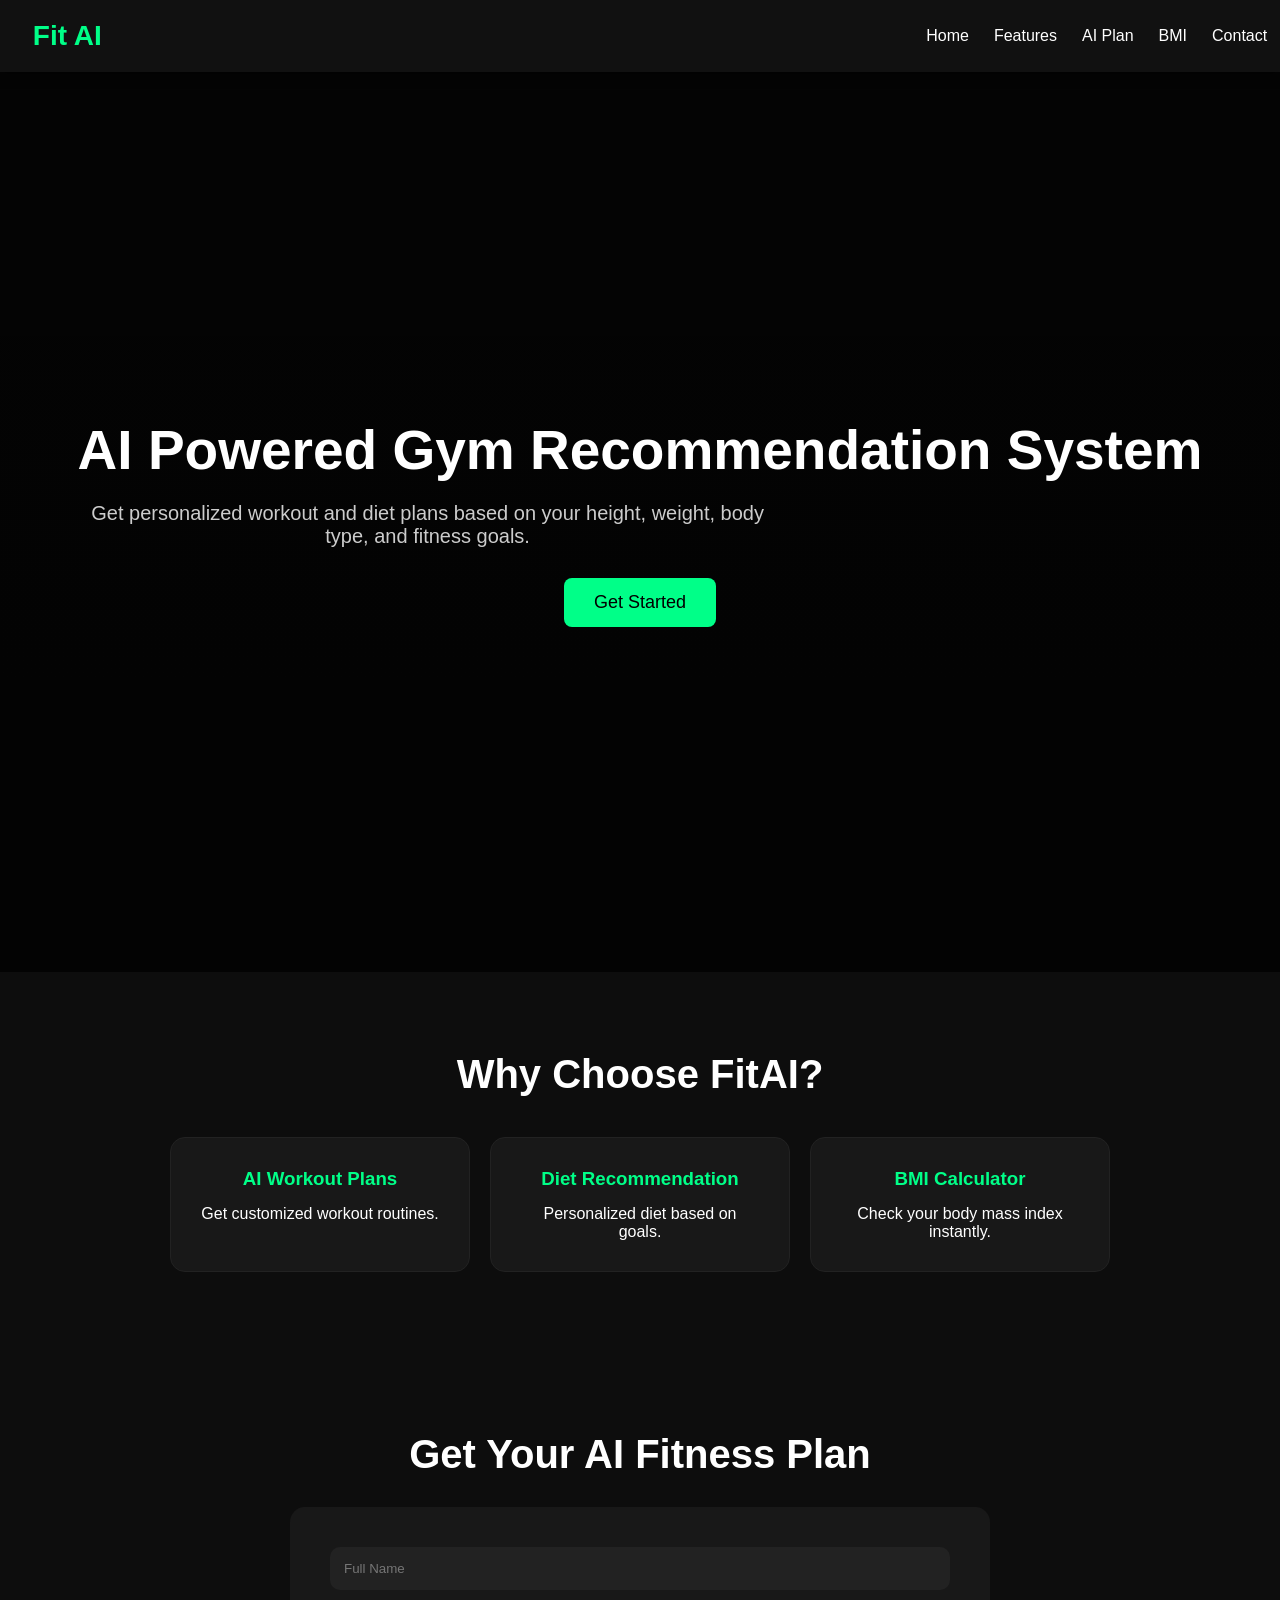
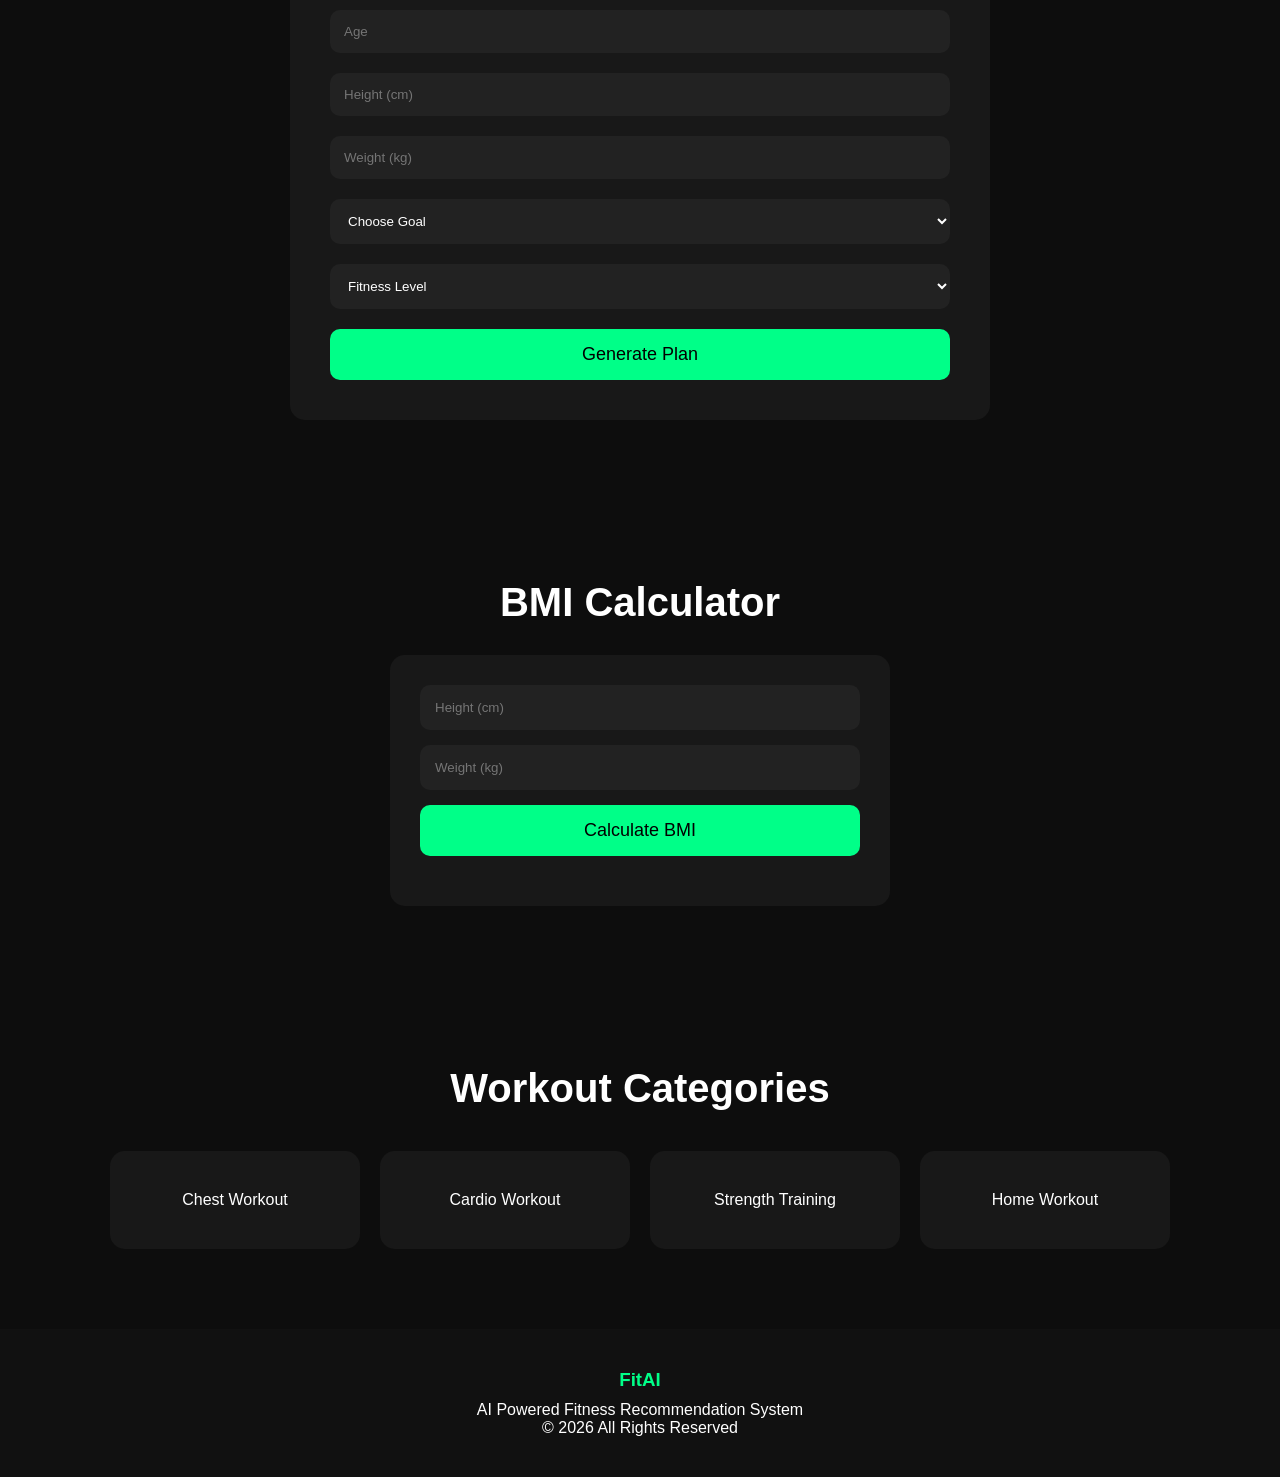
==== GYM/index.html @ 4865dd38 "GYM" ====
<html>

<head>
    <meta charset="UTF-8" />
    <meta name="viewport" content="width=device-width, initial-scale=1.0" />
    <title>FitAI - Gym Recommendation System</title>

    <link rel="stylesheet" href="style.css">

</head>

<body>

    <!-- HEADER -->
    <header>
        <nav class="navbar">
            <div class="logo">Fit AI</div>

            <ul class="nav-links">
                <li><a href="#home">Home</a></li>
                <li><a href="#features">Features</a></li>
                <li><a href="#recommendation">AI Plan</a></li>
                <li><a href="#bmi">BMI</a></li>
                <li><a href="#footer">Contact</a></li>
            </ul>
        </nav>
    </header>

    <!-- HERO SECTION -->
    <section class="hero" id="home">

        <div class="hero-content">
            <h1>AI Powered Gym Recommendation System</h1>

            <p>
                Get personalized workout and diet plans
                based on your height, weight, body type,
                and fitness goals.
            </p>

            <button class="hero-btn">
                Get Started
            </button>
        </div>

    </section>

    <!-- FEATURES -->
    <section class="features" id="features">

        <h2>Why Choose FitAI?</h2>

        <div class="feature-container">

            <div class="card">
                <h3>AI Workout Plans</h3>
                <p>Get customized workout routines.</p>
            </div>

            <div class="card">
                <h3>Diet Recommendation</h3>
                <p>Personalized diet based on goals.</p>
            </div>

            <div class="card">
                <h3>BMI Calculator</h3>
                <p>Check your body mass index instantly.</p>
            </div>

        </div>

    </section>

    <!-- AI RECOMMENDATION FORM -->
    <section class="recommendation" id="recommendation">

        <h2>Get Your AI Fitness Plan</h2>

        <div class="form-box">

            <input type="text" id="name" placeholder="Full Name">

            <input type="number" id="age" placeholder="Age">

            <input type="number" id="height" placeholder="Height (cm)">

            <input type="number" id="weight" placeholder="Weight (kg)">

            <select id="goal">
                <option value="">Choose Goal</option>
                <option>Weight Loss</option>
                <option>Muscle Gain</option>
                <option>Fat Loss</option>
                <option>Strength</option>
            </select>

            <select id="experience">
                <option value="">Fitness Level</option>
                <option>Beginner</option>
                <option>Intermediate</option>
                <option>Advanced</option>
            </select>

            <button id="generate-btn">
                Generate Plan
            </button>

        </div>

        <!-- RESULT -->
        <div class="result-box" id="result-box">

            <div class="result-card">
                <h3>Workout Plan</h3>
                <p id="workout-result"></p>
            </div>

            <div class="result-card">
                <h3>Diet Plan</h3>
                <p id="diet-result"></p>
            </div>

        </div>

    </section>

    <!-- BMI SECTION -->
    <section class="bmi" id="bmi">

        <h2>BMI Calculator</h2>

        <div class="bmi-box">

            <input type="number" id="bmi-height"
                placeholder="Height (cm)">

            <input type="number" id="bmi-weight"
                placeholder="Weight (kg)">

            <button id="calculate-bmi">
                Calculate BMI
            </button>

            <h3 id="bmi-result"></h3>

        </div>

    </section>

    <!-- WORKOUT TYPES -->
    <section class="workout-section">

        <h2>Workout Categories</h2>

        <div class="workout-grid">

            <div class="workout-card">
                Chest Workout
            </div>

            <div class="workout-card">
                Cardio Workout
            </div>

            <div class="workout-card">
                Strength Training
            </div>

            <div class="workout-card">
                Home Workout
            </div>

        </div>

    </section>

    <!-- FOOTER -->
    <footer id="footer">

        <h3>FitAI</h3>

        <p>
            AI Powered Fitness Recommendation System
        </p>

        <p>
            © 2026 All Rights Reserved
        </p>

    </footer>

    <script src="https://code.jquery.com/jquery-3.7.1.min.js"></script>
    <script src="script.js"></script>
   

</body>

</html>
---- GYM/style.css ----
*{
    margin: 0;
    padding: 0;
    box-sizing: border-box;
    font-family: Arial, sans-serif;
}

html{
    scroll-behavior: smooth;
}

body{
    background: #0d0d0d;
    color: white;
}

/* HEADER */

header{
    position: sticky;
    top: 0;
    z-index: 1000;
    background: #111;
    box-shadow: 0 2px 10px rgba(0,0,0,0.5);
}

.navbar{
    display: flex;
    justify-content: space-between;
    align-items: center;
    padding: 20px 1%;
}

.logo{
    font-size: 28px;
    font-weight: bold;
    color: #00ff88;
    margin-left: 20px;
}

.nav-links{
    display: flex;
    list-style: none;
}

.nav-links li{
    margin-left: 25px;
}

.nav-links a{
    text-decoration: none;
    color: white;
    transition: 0.3s;
    font-size: 16px;
}

.nav-links a:hover{
    color: #00ff88;
}

/* HERO */

.hero{
    height: 100vh;
    display: flex;
    justify-content: center;
    align-items: center;
    text-align: center;
    padding: 20px;
    background:
    linear-gradient(rgba(0,0,0,0.7),
    rgba(0,0,0,0.8)),
    url('https://images.unsplash.com/photo-1534438327276-14e5300c3a48?w=1200');
    background-size: cover;
    background-position: center;
}

.hero-content h1{
    font-size: 55px;
    margin-bottom: 20px;
}

.hero-content p{
    font-size: 20px;
    color: #ccc;
    margin-bottom: 30px;
    max-width: 700px;
}

.hero-btn{
    padding: 14px 30px;
    border: none;
    background: #00ff88;
    color: black;
    border-radius: 8px;
    cursor: pointer;
    font-size: 18px;
    transition: 0.3s;
}

.hero-btn:hover{
    transform: scale(1.05);
}

/* FEATURES */

.features{
    padding: 80px 8%;
    text-align: center;
}

.features h2{
    font-size: 40px;
    margin-bottom: 40px;
}

.feature-container{
    display: flex;
    gap: 20px;
    justify-content: center;
    flex-wrap: wrap;
}

.card{
    background: #181818;
    width: 300px;
    padding: 30px;
    border-radius: 15px;
    transition: 0.3s;
    border: 1px solid #222;
}

.card:hover{
    transform: translateY(-8px);
    box-shadow: 0 0 20px rgba(0,255,136,0.2);
}

.card h3{
    margin-bottom: 15px;
    color: #00ff88;
}

/* RECOMMENDATION */

.recommendation{
    padding: 80px 8%;
    text-align: center;
}

.recommendation h2{
    margin-bottom: 30px;
    font-size: 40px;
}

.form-box{
    max-width: 700px;
    margin: auto;
    background: #181818;
    padding: 40px;
    border-radius: 15px;
}

.form-box input,
.form-box select{
    width: 100%;
    padding: 14px;
    margin-bottom: 20px;
    background: #222;
    border: none;
    color: white;
    border-radius: 10px;
}

.form-box button{
    width: 100%;
    padding: 15px;
    border: none;
    background: #00ff88;
    color: black;
    border-radius: 10px;
    cursor: pointer;
    font-size: 18px;
}

.result-box{
    display: none;
    margin-top: 40px;
    gap: 20px;
    justify-content: center;
    flex-wrap: wrap;
}

.result-card{
    width: 350px;
    background: #181818;
    padding: 25px;
    border-radius: 15px;
}

/* BMI */

.bmi{
    padding: 80px 8%;
    text-align: center;
}

.bmi h2{
    font-size: 40px;
    margin-bottom: 30px;
}

.bmi-box{
    max-width: 500px;
    margin: auto;
    background: #181818;
    padding: 30px;
    border-radius: 15px;
}

.bmi-box input{
    width: 100%;
    padding: 15px;
    margin-bottom: 15px;
    background: #222;
    border: none;
    border-radius: 10px;
    color: white;
}

.bmi-box button{
    width: 100%;
    padding: 15px;
    border: none;
    background: #00ff88;
    border-radius: 10px;
    cursor: pointer;
    font-size: 18px;
}

#bmi-result{
    margin-top: 20px;
    color: #00ff88;
}

/* WORKOUT */

.workout-section{
    padding: 80px 8%;
    text-align: center;
}

.workout-section h2{
    font-size: 40px;
    margin-bottom: 40px;
}

.workout-grid{
    display: flex;
    gap: 20px;
    flex-wrap: wrap;
    justify-content: center;
}

.workout-card{
    width: 250px;
    background: #181818;
    padding: 40px;
    border-radius: 15px;
    transition: 0.3s;
    cursor: pointer;
}

.workout-card:hover{
    transform: scale(1.05);
    box-shadow: 0 0 20px rgba(0,255,136,0.3);
}

/* FOOTER */

footer{
    background: #111;
    text-align: center;
    padding: 40px;
}

footer h3{
    color: #00ff88;
    margin-bottom: 10px;
}

/* RESPONSIVE */

@media(max-width: 768px){

    .navbar{
        flex-direction: column;
    }

    .nav-links{
        margin-top: 20px;
    }

    .hero-content h1{
        font-size: 35px;
    }

    .features h2,
    .recommendation h2,
    .bmi h2,
    .workout-section h2{
        font-size: 30px;
    }
}
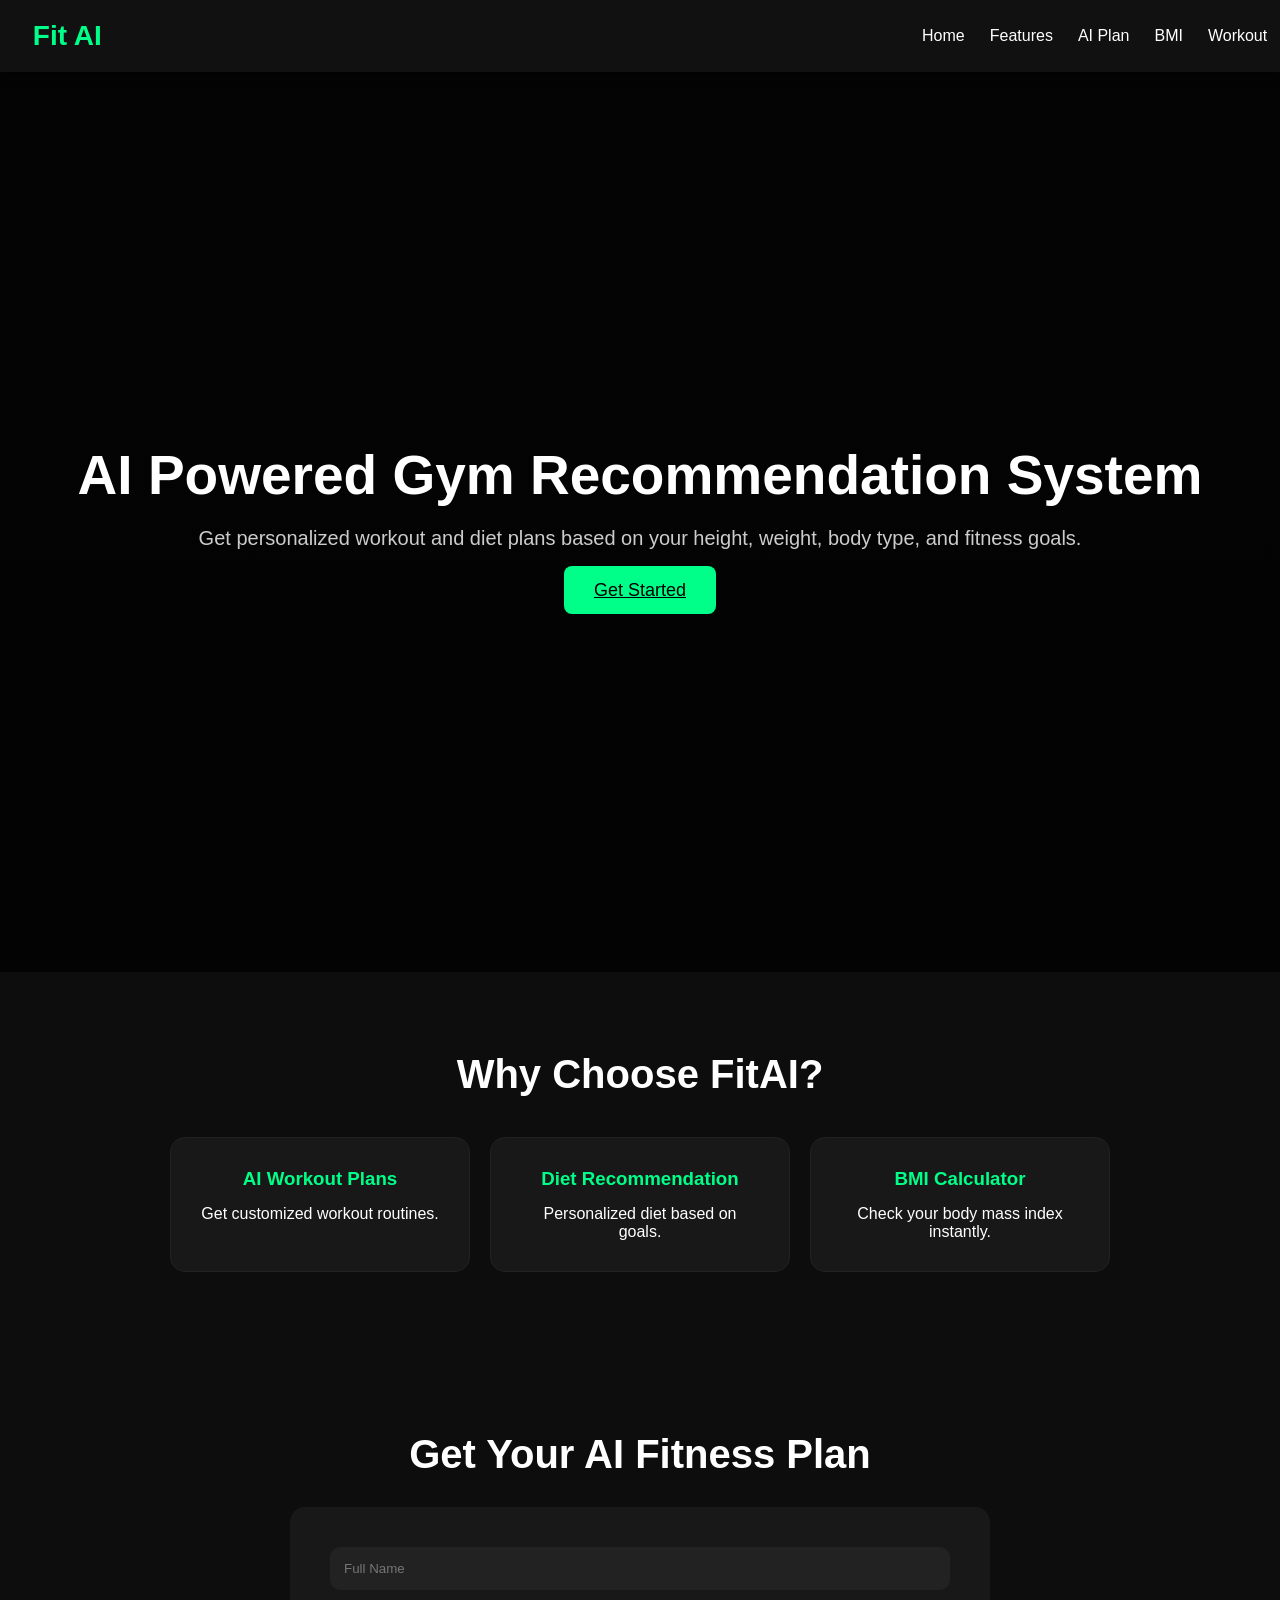
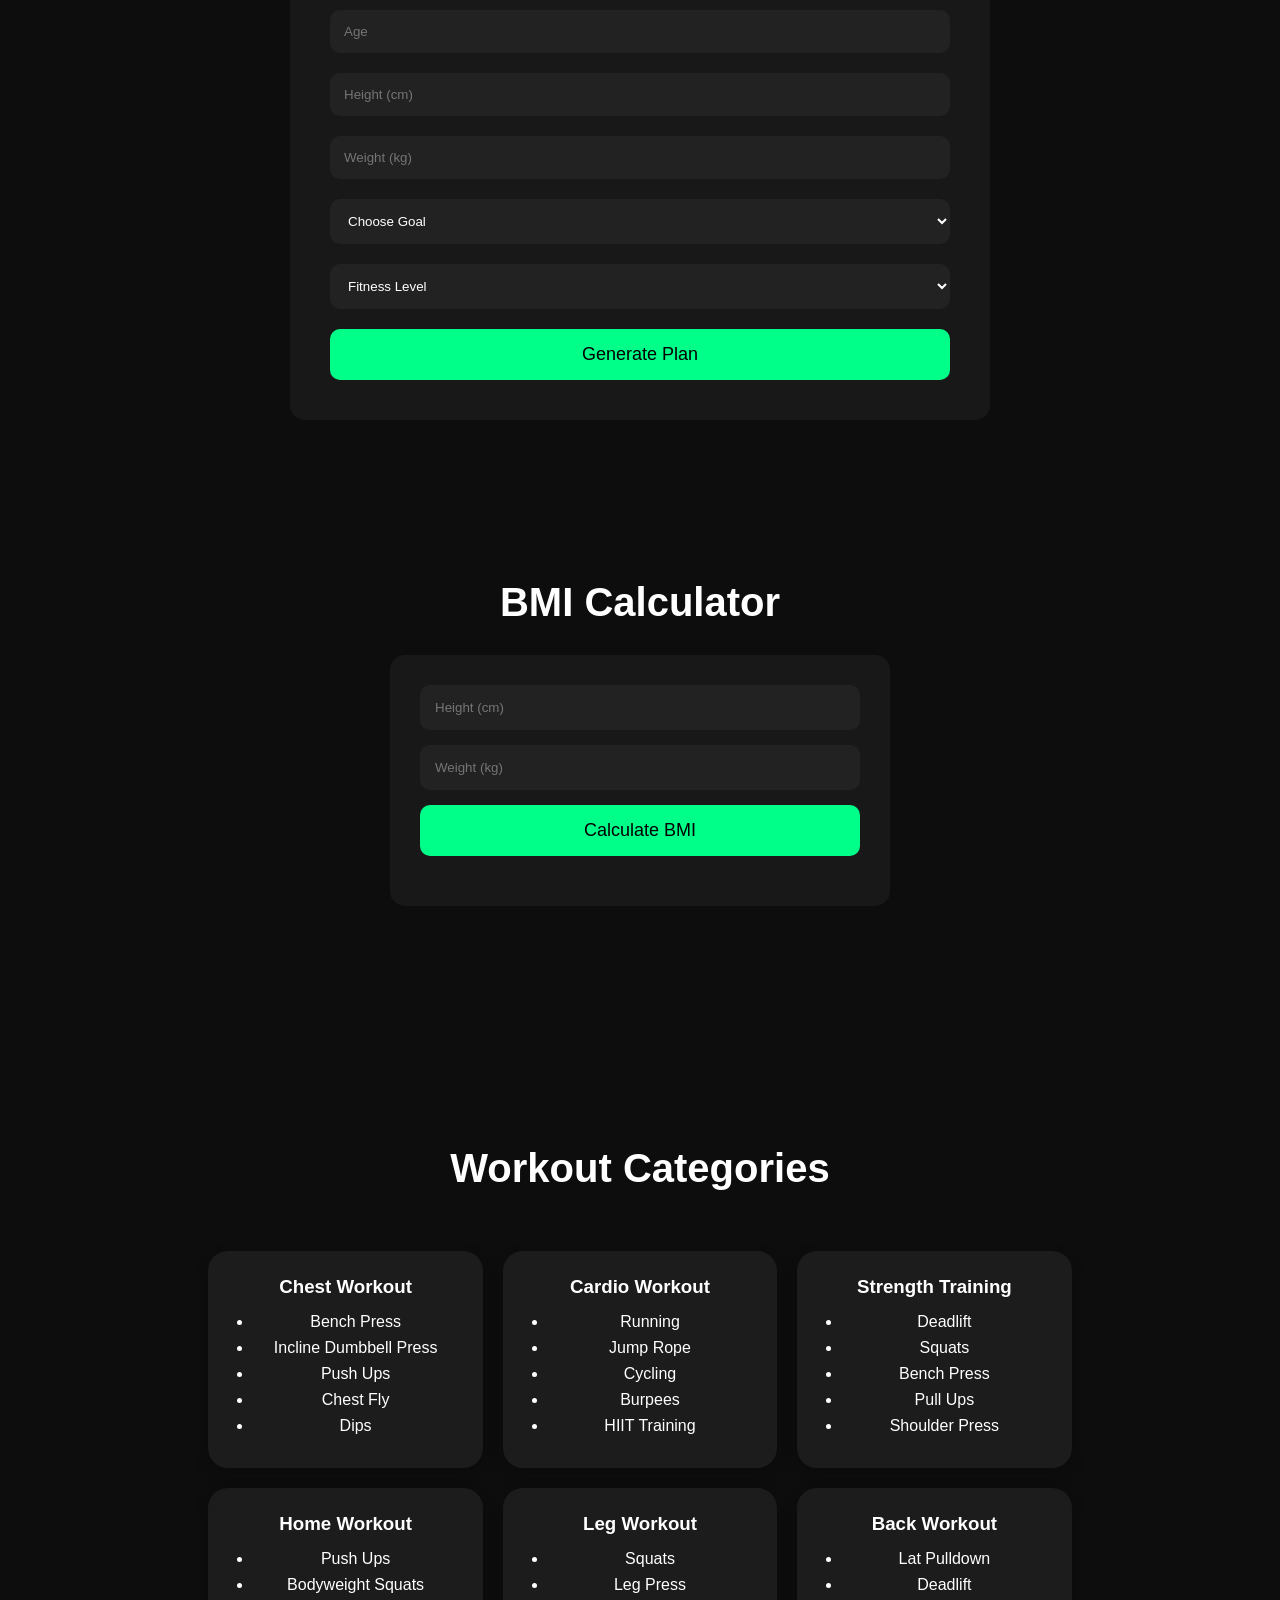
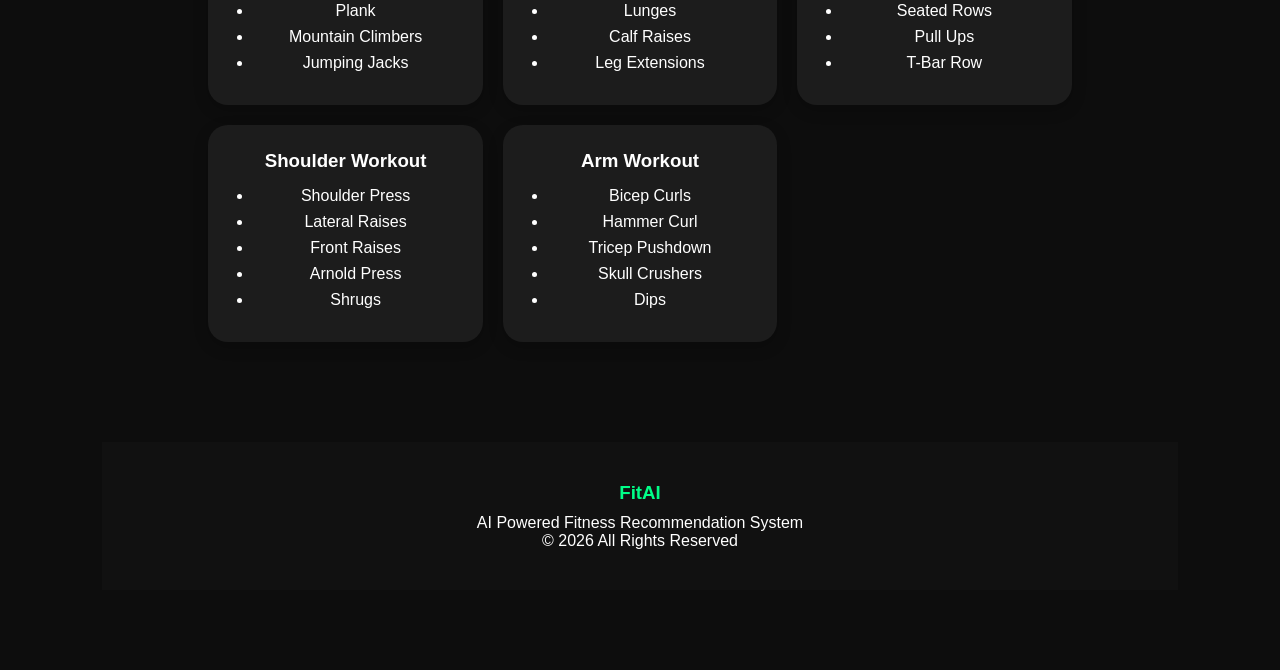
==== commit ab27ce43: "initial commit" ====
--- a/GYM/index.html
+++ b/GYM/index.html
@@ -21,7 +21,7 @@
                 <li><a href="#features">Features</a></li>
                 <li><a href="#recommendation">AI Plan</a></li>
                 <li><a href="#bmi">BMI</a></li>
-                <li><a href="#footer">Contact</a></li>
+                <li><a href="#footer">Workout</a></li>
             </ul>
         </nav>
     </header>
@@ -38,9 +38,9 @@
                 and fitness goals.
             </p>
 
-            <button class="hero-btn">
-                Get Started
-            </button>
+            <a href="#recommendation" class="hero-btn">
+                         Get Started
+            </a>
         </div>
 
     </section>
@@ -110,10 +110,10 @@
         <!-- RESULT -->
         <div class="result-box" id="result-box">
 
-            <div class="result-card">
-                <h3>Workout Plan</h3>
-                <p id="workout-result"></p>
-            </div>
+        <div class="result-card">
+            <h3>Workout Plan</h3>
+            <p id="workout-result"></p>
+        </div>
 
             <div class="result-card">
                 <h3>Diet Plan</h3>
@@ -150,30 +150,104 @@
     <!-- WORKOUT TYPES -->
     <section class="workout-section">
 
-        <h2>Workout Categories</h2>
-
-        <div class="workout-grid">
-
-            <div class="workout-card">
-                Chest Workout
-            </div>
-
-            <div class="workout-card">
-                Cardio Workout
-            </div>
-
-            <div class="workout-card">
-                Strength Training
-            </div>
-
-            <div class="workout-card">
-                Home Workout
-            </div>
-
-        </div>
-
-    </section>
-
+        <!-- WORKOUT TYPES -->
+        <section class="workout-section" id="workout">
+
+    <h2>Workout Categories</h2>
+
+    <div class="workout-grid">
+
+        <div class="workout-card">
+            <h3>Chest Workout</h3>
+            <ul>
+                <li>Bench Press</li>
+                <li>Incline Dumbbell Press</li>
+                <li>Push Ups</li>
+                <li>Chest Fly</li>
+                <li>Dips</li>
+            </ul>
+        </div>
+
+        <div class="workout-card">
+            <h3>Cardio Workout</h3>
+            <ul>
+                <li>Running</li>
+                <li>Jump Rope</li>
+                <li>Cycling</li>
+                <li>Burpees</li>
+                <li>HIIT Training</li>
+            </ul>
+        </div>
+
+        <div class="workout-card">
+            <h3>Strength Training</h3>
+            <ul>
+                <li>Deadlift</li>
+                <li>Squats</li>
+                <li>Bench Press</li>
+                <li>Pull Ups</li>
+                <li>Shoulder Press</li>
+            </ul>
+        </div>
+
+        <div class="workout-card">
+            <h3>Home Workout</h3>
+            <ul>
+                <li>Push Ups</li>
+                <li>Bodyweight Squats</li>
+                <li>Plank</li>
+                <li>Mountain Climbers</li>
+                <li>Jumping Jacks</li>
+            </ul>
+        </div>
+
+        <div class="workout-card">
+            <h3>Leg Workout</h3>
+            <ul>
+                <li>Squats</li>
+                <li>Leg Press</li>
+                <li>Lunges</li>
+                <li>Calf Raises</li>
+                <li>Leg Extensions</li>
+            </ul>
+        </div>
+
+        <div class="workout-card">
+            <h3>Back Workout</h3>
+            <ul>
+                <li>Lat Pulldown</li>
+                <li>Deadlift</li>
+                <li>Seated Rows</li>
+                <li>Pull Ups</li>
+                <li>T-Bar Row</li>
+            </ul>
+        </div>
+
+        <div class="workout-card">
+            <h3>Shoulder Workout</h3>
+            <ul>
+                <li>Shoulder Press</li>
+                <li>Lateral Raises</li>
+                <li>Front Raises</li>
+                <li>Arnold Press</li>
+                <li>Shrugs</li>
+            </ul>
+        </div>
+
+        <div class="workout-card">
+            <h3>Arm Workout</h3>
+            <ul>
+                <li>Bicep Curls</li>
+                <li>Hammer Curl</li>
+                <li>Tricep Pushdown</li>
+                <li>Skull Crushers</li>
+                <li>Dips</li>
+            </ul>
+        </div>
+
+    </div>
+
+</section>
     <!-- FOOTER -->
     <footer id="footer">
 
@@ -188,7 +262,7 @@
         </p>
 
     </footer>
-
+    
     <script src="https://code.jquery.com/jquery-3.7.1.min.js"></script>
     <script src="script.js"></script>
    
--- a/GYM/style.css
+++ b/GYM/style.css
@@ -84,7 +84,8 @@
     font-size: 20px;
     color: #ccc;
     margin-bottom: 30px;
-    max-width: 700px;
+
+    text-align: center;
 }
 
 .hero-btn{
@@ -254,25 +255,36 @@
     margin-bottom: 40px;
 }
 
-.workout-grid{
-    display: flex;
+.workout-grid {
+    display: grid;
+    grid-template-columns: repeat(auto-fit, minmax(250px, 1fr));
     gap: 20px;
-    flex-wrap: wrap;
-    justify-content: center;
-}
-
-.workout-card{
-    width: 250px;
-    background: #181818;
-    padding: 40px;
-    border-radius: 15px;
+    padding: 20px;
+}
+
+.workout-card {
+    background: #1c1c1c;
+    color: white;
+    padding: 25px;
+    border-radius: 20px;
     transition: 0.3s;
-    cursor: pointer;
-}
-
-.workout-card:hover{
-    transform: scale(1.05);
-    box-shadow: 0 0 20px rgba(0,255,136,0.3);
+    box-shadow: 0 5px 15px rgba(0,0,0,0.2);
+}
+
+.workout-card:hover {
+    transform: translateY(-8px);
+}
+
+.workout-card h3 {
+    margin-bottom: 15px;
+}
+
+.workout-card ul {
+    padding-left: 20px;
+}
+
+.workout-card li {
+    margin: 8px 0;
 }
 
 /* FOOTER */
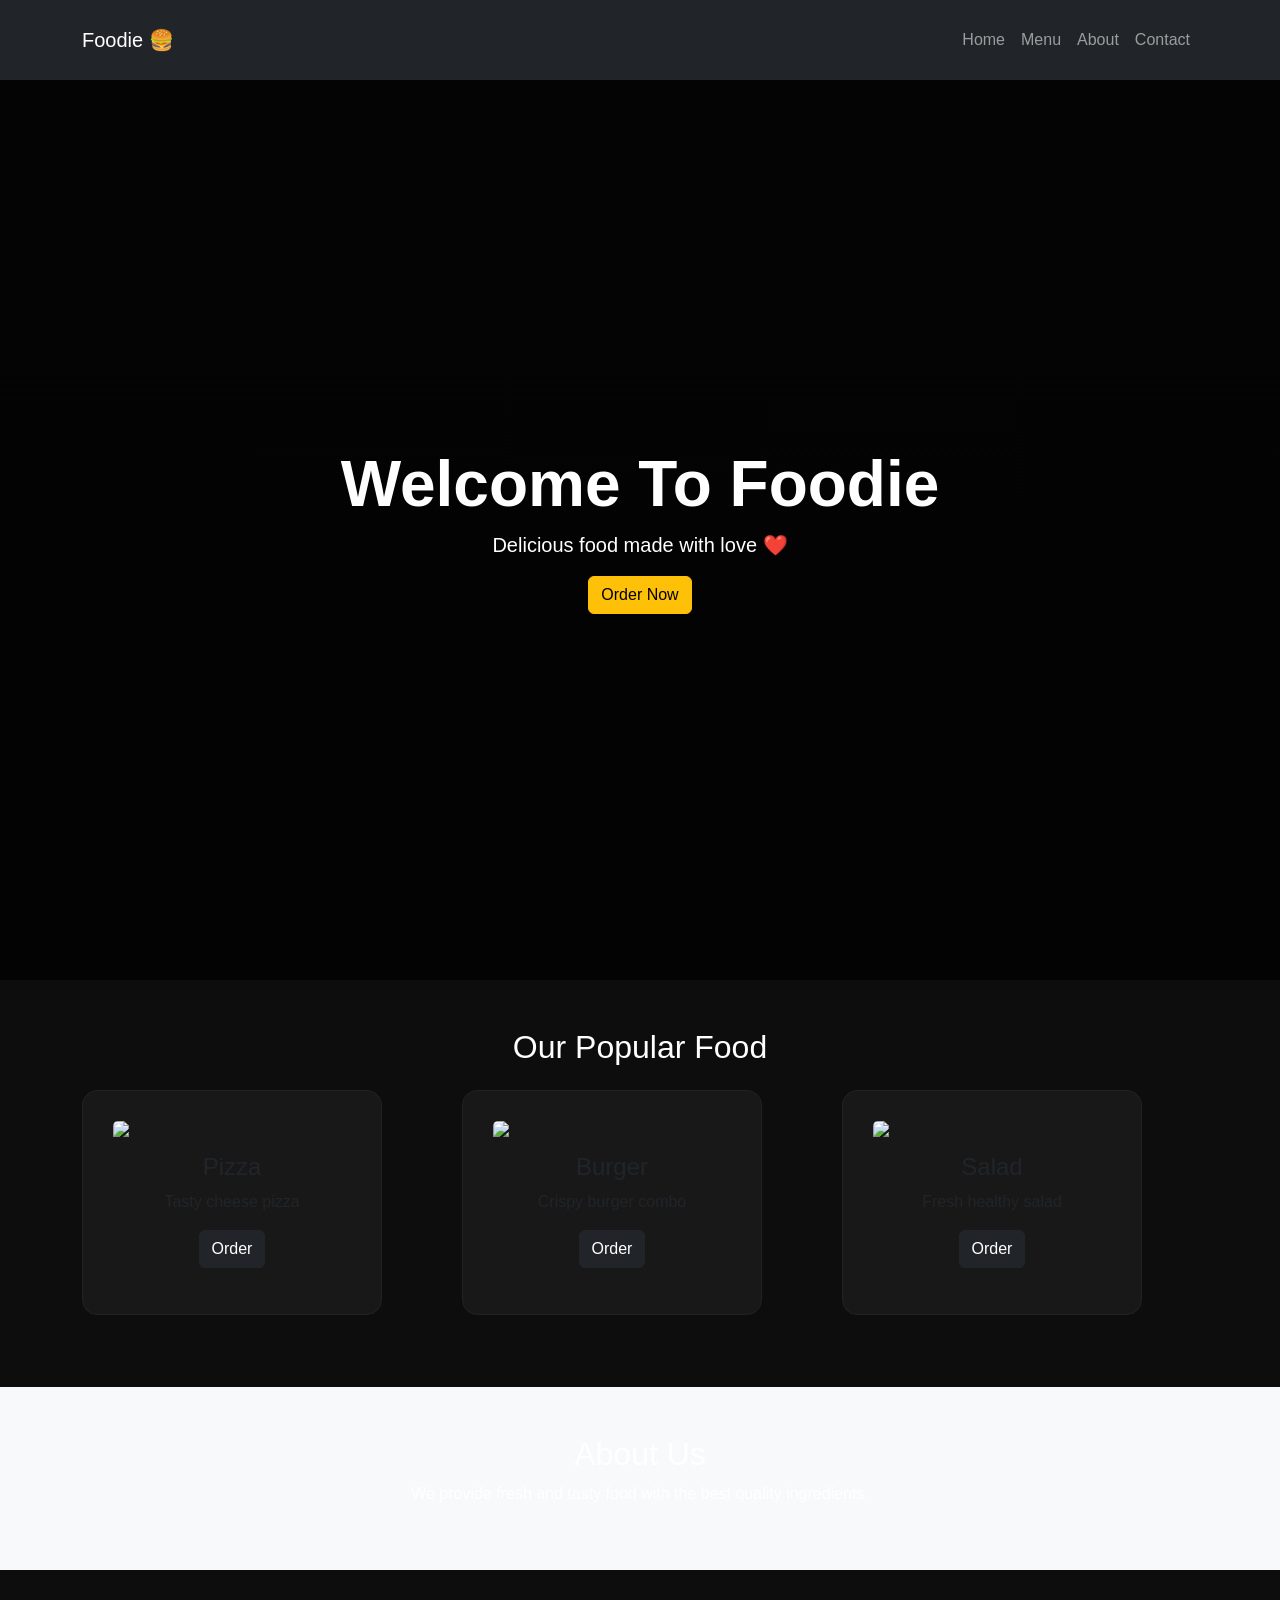
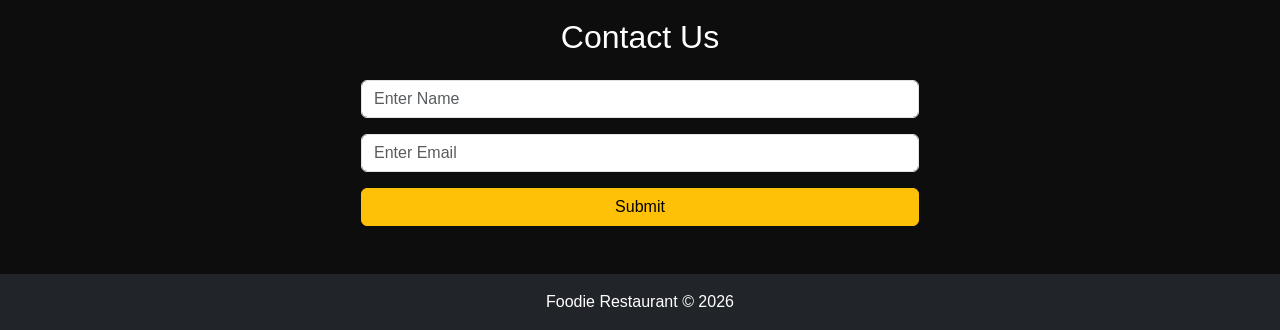
==== commit a0efac89: "initial commit" ====
--- a/GYM/index.html
+++ b/GYM/index.html
@@ -1,271 +1,239 @@
-<html>
+<!DOCTYPE html>
+<html lang="en">
 
 <head>
-    <meta charset="UTF-8" />
-    <meta name="viewport" content="width=device-width, initial-scale=1.0" />
-    <title>FitAI - Gym Recommendation System</title>
-
+    <meta charset="UTF-8">
+    <meta name="viewport" content="width=device-width, initial-scale=1.0">
+    <title>Foodie Restaurant</title>
+
+    <!-- Bootstrap CSS -->
+    <link href="https://cdn.jsdelivr.net/npm/bootstrap@5.3.3/dist/css/bootstrap.min.css" rel="stylesheet">
+
+    <!-- External CSS -->
     <link rel="stylesheet" href="style.css">
-
 </head>
 
 <body>
 
-    <!-- HEADER -->
-    <header>
-        <nav class="navbar">
-            <div class="logo">Fit AI</div>
-
-            <ul class="nav-links">
-                <li><a href="#home">Home</a></li>
-                <li><a href="#features">Features</a></li>
-                <li><a href="#recommendation">AI Plan</a></li>
-                <li><a href="#bmi">BMI</a></li>
-                <li><a href="#footer">Workout</a></li>
-            </ul>
-        </nav>
-    </header>
-
-    <!-- HERO SECTION -->
-    <section class="hero" id="home">
-
-        <div class="hero-content">
-            <h1>AI Powered Gym Recommendation System</h1>
+    <!-- Navbar -->
+    <nav class="navbar navbar-expand-lg navbar-dark bg-dark">
+        <div class="container">
+
+            <a class="navbar-brand" href="#">
+                Foodie 🍔
+            </a>
+
+            <button class="navbar-toggler"
+                type="button"
+                data-bs-toggle="collapse"
+                data-bs-target="#navbarNav">
+
+                <span class="navbar-toggler-icon"></span>
+            </button>
+
+            <div class="collapse navbar-collapse"
+                id="navbarNav">
+
+                <ul class="navbar-nav ms-auto">
+
+                    <li class="nav-item">
+                        <a class="nav-link" href="#">
+                            Home
+                        </a>
+                    </li>
+
+                    <li class="nav-item">
+                        <a class="nav-link" href="#menu">
+                            Menu
+                        </a>
+                    </li>
+
+                    <li class="nav-item">
+                        <a class="nav-link" href="#about">
+                            About
+                        </a>
+                    </li>
+
+                    <li class="nav-item">
+                        <a class="nav-link" href="#contact">
+                            Contact
+                        </a>
+                    </li>
+
+                </ul>
+
+            </div>
+
+        </div>
+    </nav>
+
+    <!-- Hero Section -->
+    <section class="hero text-center text-white">
+
+        <div class="container">
+
+            <h1 class="display-3 fw-bold">
+                Welcome To Foodie
+            </h1>
+
+            <p class="lead">
+                Delicious food made with love ❤️
+            </p>
+
+            <button class="btn btn-warning">
+                Order Now
+            </button>
+
+        </div>
+
+    </section>
+
+    <!-- Menu Section -->
+    <section id="menu" class="container py-5">
+
+        <h2 class="text-center mb-4">
+            Our Popular Food
+        </h2>
+
+        <div class="row">
+
+            <!-- Card 1 -->
+            <div class="col-md-4 mb-4">
+
+                <div class="card food-card">
+
+                    <img src="https://images.unsplash.com/photo-1565299624946-b28f40a0ca4b?w=800"
+                        class="card-img-top">
+
+                    <div class="card-body text-center">
+
+                        <h4>Pizza</h4>
+
+                        <p>
+                            Tasty cheese pizza
+                        </p>
+
+                        <button class="btn btn-dark">
+                            Order
+                        </button>
+
+                    </div>
+
+                </div>
+
+            </div>
+
+            <!-- Card 2 -->
+            <div class="col-md-4 mb-4">
+
+                <div class="card food-card">
+
+                    <img src="https://images.unsplash.com/photo-1568901346375-23c9450c58cd?w=800"
+                        class="card-img-top">
+
+                    <div class="card-body text-center">
+
+                        <h4>Burger</h4>
+
+                        <p>
+                            Crispy burger combo
+                        </p>
+
+                        <button class="btn btn-dark">
+                            Order
+                        </button>
+
+                    </div>
+
+                </div>
+
+            </div>
+
+            <!-- Card 3 -->
+            <div class="col-md-4 mb-4">
+
+                <div class="card food-card">
+
+                    <img src="https://images.unsplash.com/photo-1546069901-ba9599a7e63c?w=800"
+                        class="card-img-top">
+
+                    <div class="card-body text-center">
+
+                        <h4>Salad</h4>
+
+                        <p>
+                            Fresh healthy salad
+                        </p>
+
+                        <button class="btn btn-dark">
+                            Order
+                        </button>
+
+                    </div>
+
+                </div>
+
+            </div>
+
+        </div>
+
+    </section>
+
+    <!-- About -->
+    <section id="about"
+        class="bg-light py-5">
+
+        <div class="container text-center">
+
+            <h2>
+                About Us
+            </h2>
 
             <p>
-                Get personalized workout and diet plans
-                based on your height, weight, body type,
-                and fitness goals.
+                We provide fresh and tasty food
+                with the best quality ingredients.
             </p>
 
-            <a href="#recommendation" class="hero-btn">
-                         Get Started
-            </a>
-        </div>
-
-    </section>
-
-    <!-- FEATURES -->
-    <section class="features" id="features">
-
-        <h2>Why Choose FitAI?</h2>
-
-        <div class="feature-container">
-
-            <div class="card">
-                <h3>AI Workout Plans</h3>
-                <p>Get customized workout routines.</p>
-            </div>
-
-            <div class="card">
-                <h3>Diet Recommendation</h3>
-                <p>Personalized diet based on goals.</p>
-            </div>
-
-            <div class="card">
-                <h3>BMI Calculator</h3>
-                <p>Check your body mass index instantly.</p>
-            </div>
-
-        </div>
-
-    </section>
-
-    <!-- AI RECOMMENDATION FORM -->
-    <section class="recommendation" id="recommendation">
-
-        <h2>Get Your AI Fitness Plan</h2>
-
-        <div class="form-box">
-
-            <input type="text" id="name" placeholder="Full Name">
-
-            <input type="number" id="age" placeholder="Age">
-
-            <input type="number" id="height" placeholder="Height (cm)">
-
-            <input type="number" id="weight" placeholder="Weight (kg)">
-
-            <select id="goal">
-                <option value="">Choose Goal</option>
-                <option>Weight Loss</option>
-                <option>Muscle Gain</option>
-                <option>Fat Loss</option>
-                <option>Strength</option>
-            </select>
-
-            <select id="experience">
-                <option value="">Fitness Level</option>
-                <option>Beginner</option>
-                <option>Intermediate</option>
-                <option>Advanced</option>
-            </select>
-
-            <button id="generate-btn">
-                Generate Plan
+        </div>
+
+    </section>
+
+    <!-- Contact -->
+    <section id="contact"
+        class="container py-5">
+
+        <h2 class="text-center mb-4">
+            Contact Us
+        </h2>
+
+        <form class="w-50 mx-auto">
+
+            <input type="text"
+                class="form-control mb-3"
+                placeholder="Enter Name">
+
+            <input type="email"
+                class="form-control mb-3"
+                placeholder="Enter Email">
+
+            <button class="btn btn-warning w-100">
+                Submit
             </button>
 
-        </div>
-
-        <!-- RESULT -->
-        <div class="result-box" id="result-box">
-
-        <div class="result-card">
-            <h3>Workout Plan</h3>
-            <p id="workout-result"></p>
-        </div>
-
-            <div class="result-card">
-                <h3>Diet Plan</h3>
-                <p id="diet-result"></p>
-            </div>
-
-        </div>
-
-    </section>
-
-    <!-- BMI SECTION -->
-    <section class="bmi" id="bmi">
-
-        <h2>BMI Calculator</h2>
-
-        <div class="bmi-box">
-
-            <input type="number" id="bmi-height"
-                placeholder="Height (cm)">
-
-            <input type="number" id="bmi-weight"
-                placeholder="Weight (kg)">
-
-            <button id="calculate-bmi">
-                Calculate BMI
-            </button>
-
-            <h3 id="bmi-result"></h3>
-
-        </div>
-
-    </section>
-
-    <!-- WORKOUT TYPES -->
-    <section class="workout-section">
-
-        <!-- WORKOUT TYPES -->
-        <section class="workout-section" id="workout">
-
-    <h2>Workout Categories</h2>
-
-    <div class="workout-grid">
-
-        <div class="workout-card">
-            <h3>Chest Workout</h3>
-            <ul>
-                <li>Bench Press</li>
-                <li>Incline Dumbbell Press</li>
-                <li>Push Ups</li>
-                <li>Chest Fly</li>
-                <li>Dips</li>
-            </ul>
-        </div>
-
-        <div class="workout-card">
-            <h3>Cardio Workout</h3>
-            <ul>
-                <li>Running</li>
-                <li>Jump Rope</li>
-                <li>Cycling</li>
-                <li>Burpees</li>
-                <li>HIIT Training</li>
-            </ul>
-        </div>
-
-        <div class="workout-card">
-            <h3>Strength Training</h3>
-            <ul>
-                <li>Deadlift</li>
-                <li>Squats</li>
-                <li>Bench Press</li>
-                <li>Pull Ups</li>
-                <li>Shoulder Press</li>
-            </ul>
-        </div>
-
-        <div class="workout-card">
-            <h3>Home Workout</h3>
-            <ul>
-                <li>Push Ups</li>
-                <li>Bodyweight Squats</li>
-                <li>Plank</li>
-                <li>Mountain Climbers</li>
-                <li>Jumping Jacks</li>
-            </ul>
-        </div>
-
-        <div class="workout-card">
-            <h3>Leg Workout</h3>
-            <ul>
-                <li>Squats</li>
-                <li>Leg Press</li>
-                <li>Lunges</li>
-                <li>Calf Raises</li>
-                <li>Leg Extensions</li>
-            </ul>
-        </div>
-
-        <div class="workout-card">
-            <h3>Back Workout</h3>
-            <ul>
-                <li>Lat Pulldown</li>
-                <li>Deadlift</li>
-                <li>Seated Rows</li>
-                <li>Pull Ups</li>
-                <li>T-Bar Row</li>
-            </ul>
-        </div>
-
-        <div class="workout-card">
-            <h3>Shoulder Workout</h3>
-            <ul>
-                <li>Shoulder Press</li>
-                <li>Lateral Raises</li>
-                <li>Front Raises</li>
-                <li>Arnold Press</li>
-                <li>Shrugs</li>
-            </ul>
-        </div>
-
-        <div class="workout-card">
-            <h3>Arm Workout</h3>
-            <ul>
-                <li>Bicep Curls</li>
-                <li>Hammer Curl</li>
-                <li>Tricep Pushdown</li>
-                <li>Skull Crushers</li>
-                <li>Dips</li>
-            </ul>
-        </div>
-
-    </div>
-
-</section>
-    <!-- FOOTER -->
-    <footer id="footer">
-
-        <h3>FitAI</h3>
-
-        <p>
-            AI Powered Fitness Recommendation System
-        </p>
-
-        <p>
-            © 2026 All Rights Reserved
-        </p>
-
+        </form>
+
+    </section>
+
+    <!-- Footer -->
+    <footer class="bg-dark text-white text-center p-3">
+        Foodie Restaurant © 2026
     </footer>
-    
-    <script src="https://code.jquery.com/jquery-3.7.1.min.js"></script>
+
+    <!-- Bootstrap JS -->
+    <script src="https://cdn.jsdelivr.net/npm/bootstrap@5.3.3/dist/js/bootstrap.bundle.min.js"></script>
+
+    <!-- External JS -->
     <script src="script.js"></script>
-   
 
 </body>
 
